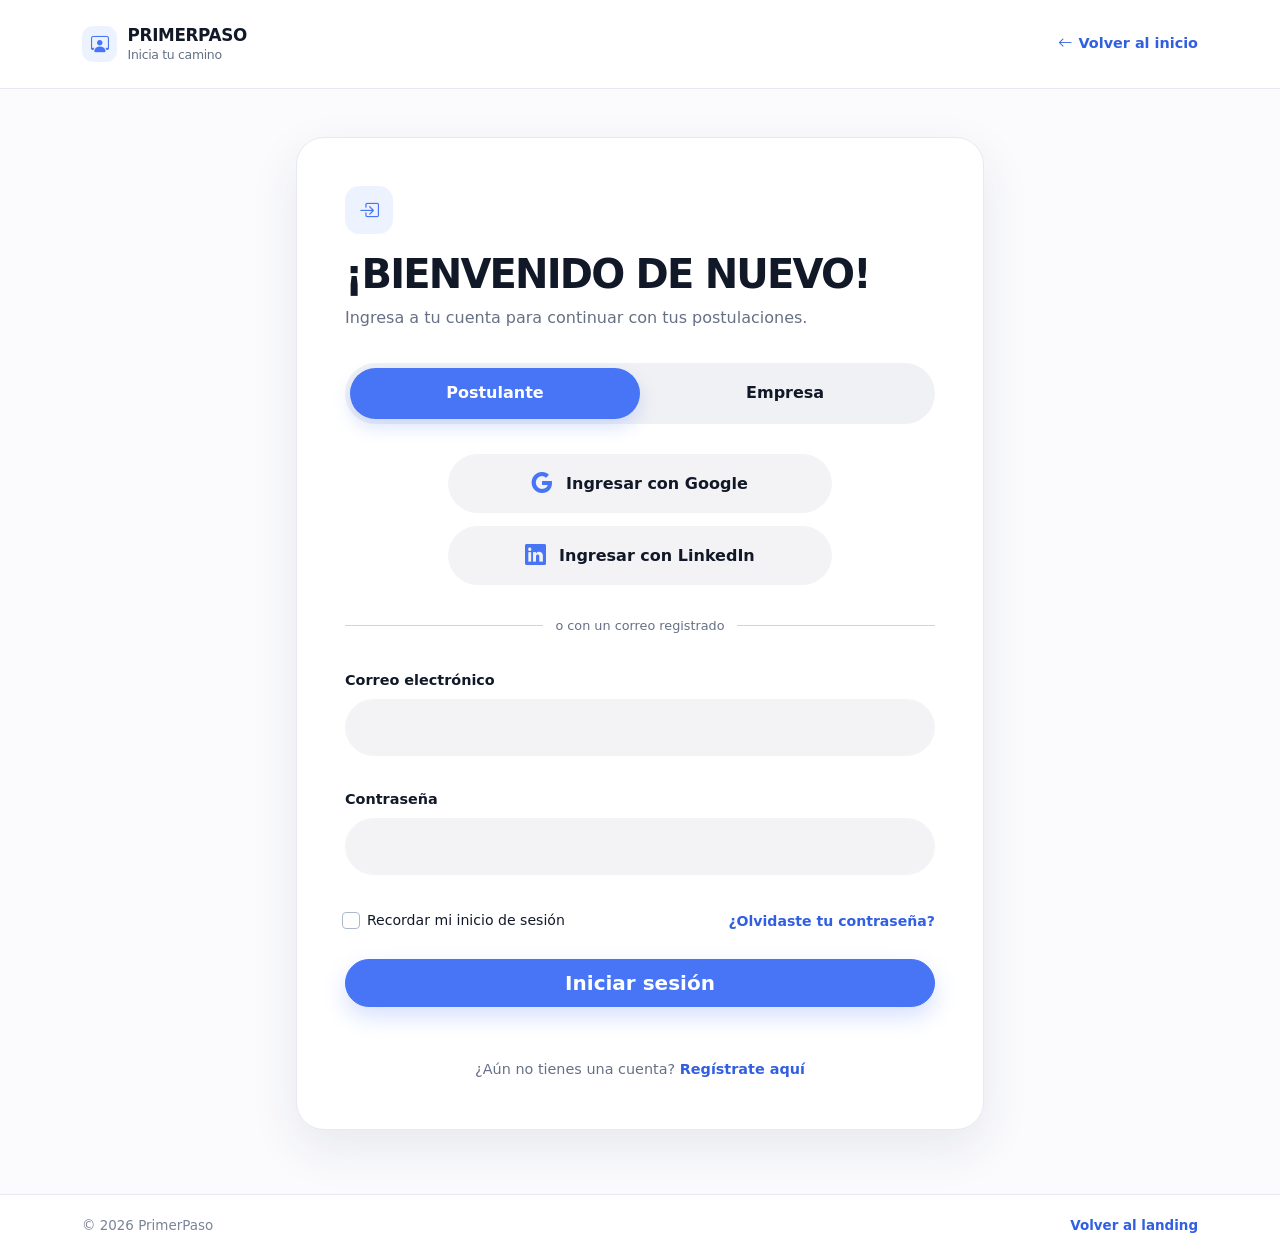
==== client/html/iniciar-sesion.html @ a5c31d0b "chore(frontend): mover los archivos frontend a una carpeta especifica" ====
<!doctype html>
<html lang="es">
<head>
    <meta charset="utf-8">
    <meta name="viewport" content="width=device-width, initial-scale=1">
    <meta name="description" content="Inicia sesión en PrimerPaso como postulante o empresa.">
    <title>Iniciar sesión | PrimerPaso</title>
    <link rel="preconnect" href="https://cdn.jsdelivr.net">
    <link href="https://cdn.jsdelivr.net/npm/bootstrap@5.3.8/dist/css/bootstrap.min.css" rel="stylesheet" integrity="sha384-sRIl4kxILFvY47J16cr9ZwB07vP4J8+LH7qKQnuqkuIAvNWLzeN8tE5YBujZqJLB" crossorigin="anonymous">
    <link rel="stylesheet" href="https://cdn.jsdelivr.net/npm/bootstrap-icons@1.13.1/font/bootstrap-icons.min.css">
    <link rel="stylesheet" href="../css/styles.css">
    <link rel="stylesheet" href="../css/auth.css">
</head>
<body class="auth-page">
    <a class="skip-link" href="#main-content">Saltar al contenido principal</a>

    <header class="auth-header">
        <div class="container auth-header-inner">
            <a class="brand-link" href="../index.html" aria-label="PrimerPaso, ir al inicio">
                <span class="brand-icon" aria-hidden="true"><i class="bi bi-person-workspace"></i></span>
                <span class="brand-copy"><strong>PrimerPaso</strong><small>Inicia tu camino</small></span>
            </a>
            <a class="auth-back-link" href="../index.html"><i class="bi bi-arrow-left" aria-hidden="true"></i> Volver al inicio</a>
        </div>
    </header>

    <main class="auth-main" id="main-content">
        <section class="auth-shell auth-shell-narrow" aria-labelledby="login-title">
            <div class="auth-page-heading">
                <span class="auth-heading-icon" aria-hidden="true"><i class="bi bi-box-arrow-in-right"></i></span>
                <h1 id="login-title">¡Bienvenido de nuevo!</h1>
                <p>Ingresa a tu cuenta para continuar con tus postulaciones.</p>
            </div>

            <form class="auth-form needs-validation" id="login-form" data-demo-form novalidate>
                <fieldset class="role-toggle">
                    <legend class="visually-hidden">Tipo de cuenta</legend>
                    <input class="btn-check" type="radio" name="login-role" id="login-role-applicant" value="applicant" checked>
                    <label class="btn role-tab" for="login-role-applicant">Postulante</label>
                    <input class="btn-check" type="radio" name="login-role" id="login-role-company" value="company">
                    <label class="btn role-tab" for="login-role-company">Empresa</label>
                </fieldset>

                <div class="social-access">
                    <button class="social-access-button" type="button"><i class="bi bi-google" aria-hidden="true"></i> Ingresar con Google</button>
                    <button class="social-access-button" type="button"><i class="bi bi-linkedin" aria-hidden="true"></i> Ingresar con LinkedIn</button>
                </div>

                <div class="form-divider"><span>o con un correo registrado</span></div>

                <div class="mb-3">
                    <label class="form-label" for="login-email">Correo electrónico</label>
                    <input class="form-control auth-control" id="login-email" name="login-email" type="email" autocomplete="email" required>
                    <div class="invalid-feedback">Ingresa un correo electrónico válido.</div>
                </div>

                <div class="mb-3">
                    <label class="form-label" for="login-password">Contraseña</label>
                    <input class="form-control auth-control" id="login-password" name="login-password" type="password" autocomplete="current-password" minlength="6" required>
                    <div class="invalid-feedback">Ingresa tu contraseña.</div>
                </div>

                <div class="auth-options">
                    <div class="form-check">
                        <input class="form-check-input" id="remember-login" name="remember-login" type="checkbox">
                        <label class="form-check-label" for="remember-login">Recordar mi inicio de sesión</label>
                    </div>
                    <a href="#">¿Olvidaste tu contraseña?</a>
                </div>

                <button class="btn btn-primary-custom btn-lg w-100" type="submit">Iniciar sesión</button>
                <p class="auth-form-status" role="status" aria-live="polite"></p>

                <p class="auth-alternative">¿Aún no tienes una cuenta? <a href="registro.html">Regístrate aquí</a></p>
            </form>
        </section>
    </main>

    <footer class="auth-footer">
        <div class="container auth-footer-inner">
            <p>© <span data-current-year></span> PrimerPaso</p>
            <a href="../index.html">Volver al landing</a>
        </div>
    </footer>

    <script src="https://cdn.jsdelivr.net/npm/bootstrap@5.3.8/dist/js/bootstrap.bundle.min.js" integrity="sha384-FKyoEForCGlyvwx9Hj09JcYn3nv7wiPVlz7YYwJrWVcXK/BmnVDxM+D2scQbITxI" crossorigin="anonymous"></script>
    <script src="../js/auth.js"></script>
</body>
</html>
---- client/css/styles.css ----
:root {
    --color-primary: #4775f6;
    --color-primary-dark: #315fe1;
    --color-primary-soft: #edf2ff;
    --color-ink: #111827;
    --color-muted: #667085;
    --color-border: #e7e9f2;
    --color-surface: #ffffff;
    --color-surface-soft: #f7f8fc;
    --color-footer: #10182f;
    --shadow-soft: 0 18px 50px rgba(29, 46, 92, 0.09);
    --shadow-card: 0 12px 30px rgba(31, 48, 88, 0.08);
    --radius-large: 1.75rem;
    --radius-medium: 1.25rem;
    --transition-base: 180ms ease;
}

html {
    scroll-behavior: smooth;
    scroll-padding-top: 6rem;
}

body {
    min-width: 320px;
    color: var(--color-ink);
    background: var(--color-surface);
    font-family: Inter, ui-sans-serif, system-ui, -apple-system, BlinkMacSystemFont, "Segoe UI", sans-serif;
    line-height: 1.6;
}

body,
button,
input,
select {
    font-size: 1rem;
}

a {
    color: inherit;
    text-decoration: none;
}

img {
    max-width: 100%;
}

.skip-link {
    position: fixed;
    top: -5rem;
    left: 1rem;
    z-index: 1100;
    padding: 0.75rem 1rem;
    color: #fff;
    background: var(--color-ink);
    border-radius: 0.75rem;
    transition: top var(--transition-base);
}

.skip-link:focus {
    top: 1rem;
}

.site-header {
    background: rgba(255, 255, 255, 0.96);
    border-bottom: 1px solid rgba(17, 24, 39, 0.08);
    backdrop-filter: blur(14px);
}

.navbar {
    min-height: 5rem;
    padding: 0.75rem 0;
}

.brand-link {
    display: inline-flex;
    align-items: center;
    gap: 0.65rem;
    color: var(--color-ink);
    font-size: 1.02rem;
    font-weight: 800;
    letter-spacing: -0.02em;
    text-transform: uppercase;
}

.brand-link:hover {
    color: var(--color-primary-dark);
}

.brand-icon {
    display: inline-grid;
    width: 2.2rem;
    height: 2.2rem;
    place-items: center;
    color: var(--color-primary);
    background: var(--color-primary-soft);
    border-radius: 0.7rem;
    font-size: 1.1rem;
}

.navbar-toggler {
    border: 0;
    box-shadow: none !important;
}

.navbar-nav {
    gap: 0.3rem;
}

.navbar .nav-link {
    padding: 0.7rem 0.8rem !important;
    color: #344054;
    border-radius: 0.65rem;
    font-size: 0.88rem;
    font-weight: 650;
    transition: color var(--transition-base), background-color var(--transition-base);
}

.navbar .nav-link:hover,
.navbar .nav-link:focus {
    color: var(--color-primary-dark);
    background: var(--color-primary-soft);
}

.btn {
    border-radius: 999px;
    font-weight: 700;
    transition: transform var(--transition-base), box-shadow var(--transition-base), background-color var(--transition-base), border-color var(--transition-base);
}

.btn:hover {
    transform: translateY(-1px);
}

.btn-primary-custom {
    --bs-btn-color: #fff;
    --bs-btn-bg: var(--color-primary);
    --bs-btn-border-color: var(--color-primary);
    --bs-btn-hover-color: #fff;
    --bs-btn-hover-bg: var(--color-primary-dark);
    --bs-btn-hover-border-color: var(--color-primary-dark);
    --bs-btn-active-color: #fff;
    --bs-btn-active-bg: var(--color-primary-dark);
    --bs-btn-active-border-color: var(--color-primary-dark);
    padding-inline: 1.35rem;
    box-shadow: 0 10px 22px rgba(71, 117, 246, 0.22);
}

.btn-soft {
    --bs-btn-color: #1f2937;
    --bs-btn-bg: #f0f1f6;
    --bs-btn-border-color: #f0f1f6;
    --bs-btn-hover-color: var(--color-primary-dark);
    --bs-btn-hover-bg: #e7ebf8;
    --bs-btn-hover-border-color: #e7ebf8;
    padding-inline: 1.35rem;
}

.btn-dark-custom {
    --bs-btn-color: #fff;
    --bs-btn-bg: var(--color-ink);
    --bs-btn-border-color: var(--color-ink);
    --bs-btn-hover-color: #fff;
    --bs-btn-hover-bg: #273244;
    --bs-btn-hover-border-color: #273244;
    padding-inline: 1.5rem;
}

.btn-outline-primary-custom {
    --bs-btn-color: var(--color-primary-dark);
    --bs-btn-border-color: #ced9ff;
    --bs-btn-hover-color: #fff;
    --bs-btn-hover-bg: var(--color-primary);
    --bs-btn-hover-border-color: var(--color-primary);
}

.hero-section {
    padding: 2rem 0 4.5rem;
}

.hero-panel {
    position: relative;
    overflow: hidden;
    padding: clamp(2rem, 5vw, 4.5rem);
    background:
        radial-gradient(circle at 92% 10%, rgba(116, 147, 255, 0.2), transparent 30%),
        linear-gradient(120deg, #f8f8ff 0%, #f1f2fb 100%);
    border: 1px solid #eff0f8;
    border-radius: var(--radius-large);
}

.hero-panel::after {
    position: absolute;
    right: -5rem;
    bottom: -7rem;
    width: 16rem;
    height: 16rem;
    background-image: radial-gradient(rgba(71, 117, 246, 0.2) 1.3px, transparent 1.3px);
    background-size: 13px 13px;
    content: "";
    transform: rotate(9deg);
}

.hero-panel .row {
    position: relative;
    z-index: 1;
}

.eyebrow {
    display: inline-flex;
    align-items: center;
    gap: 0.45rem;
    margin-bottom: 0.9rem;
    color: var(--color-primary-dark);
    font-size: 0.78rem;
    font-weight: 800;
    letter-spacing: 0.08em;
    text-transform: uppercase;
}

.hero-panel h1 {
    max-width: 10.5ch;
    margin-bottom: 1.2rem;
    font-size: clamp(2.25rem, 4.8vw, 4.35rem);
    font-weight: 800;
    letter-spacing: -0.055em;
    line-height: 1.02;
}

.hero-description {
    max-width: 34rem;
    margin-bottom: 1.8rem;
    color: #46536b;
    font-size: 1.08rem;
}

.hero-actions .btn {
    display: inline-flex;
    min-height: 3.15rem;
    align-items: center;
    justify-content: center;
}

.hero-search-form {
    display: flex;
    gap: 0.75rem;
    max-width: 37rem;
    margin-top: 1.5rem;
    padding: 0.55rem;
    background: rgba(255, 255, 255, 0.86);
    border: 1px solid rgba(210, 214, 230, 0.9);
    border-radius: 999px;
    box-shadow: 0 14px 30px rgba(55, 65, 106, 0.08);
}

.search-field {
    position: relative;
    display: flex;
    flex: 1;
    align-items: center;
}

.search-field > i {
    margin-left: 0.75rem;
    color: var(--color-primary);
}

.search-field .form-control {
    min-height: 2.8rem;
    padding-left: 0.75rem;
    background: transparent;
    border: 0;
    box-shadow: none;
}

.search-field .invalid-feedback {
    position: absolute;
    top: calc(100% + 0.75rem);
    left: 0;
    width: max-content;
    padding: 0.45rem 0.75rem;
    color: #b42318;
    background: #fff;
    border-radius: 0.6rem;
    box-shadow: var(--shadow-card);
}

.hero-visual {
    position: relative;
    min-height: 29rem;
}

#hero-carousel {
    overflow: hidden;
    height: 100%;
    min-height: 29rem;
    margin-left: 2rem;
    border: 0.45rem solid rgba(255, 255, 255, 0.76);
    border-radius: 2rem;
    box-shadow: var(--shadow-soft);
}

#hero-carousel::after {
    position: absolute;
    inset: 0;
    z-index: 1;
    background: linear-gradient(180deg, transparent 50%, rgba(11, 22, 48, 0.3));
    content: "";
    pointer-events: none;
}

#hero-carousel .carousel-inner,
#hero-carousel .carousel-item,
#hero-carousel img {
    height: 100%;
    min-height: 29rem;
}

#hero-carousel img {
    object-fit: cover;
}

.carousel-indicators {
    z-index: 3;
}

.carousel-indicators [data-bs-target] {
    width: 0.55rem;
    height: 0.55rem;
    border: 0;
    border-radius: 50%;
}

.carousel-control-prev,
.carousel-control-next {
    z-index: 3;
    width: 12%;
    opacity: 0;
    transition: opacity var(--transition-base);
}

#hero-carousel:hover .carousel-control-prev,
#hero-carousel:hover .carousel-control-next,
#hero-carousel:focus-within .carousel-control-prev,
#hero-carousel:focus-within .carousel-control-next {
    opacity: 0.9;
}

.hero-stats {
    position: absolute;
    inset: 0;
    z-index: 4;
    pointer-events: none;
}

.hero-stat-card {
    position: absolute;
    display: grid;
    min-width: 8.5rem;
    padding: 0.9rem 1rem;
    background: rgba(255, 255, 255, 0.94);
    border: 1px solid rgba(226, 230, 242, 0.92);
    border-radius: 1rem;
    box-shadow: 0 15px 35px rgba(29, 45, 86, 0.15);
    backdrop-filter: blur(12px);
}

.hero-stat-card .stat-icon {
    display: inline-grid;
    width: 1.8rem;
    height: 1.8rem;
    margin-bottom: 0.45rem;
    place-items: center;
    color: var(--color-primary);
    background: var(--color-primary-soft);
    border-radius: 0.55rem;
}

.hero-stat-card strong {
    color: #283754;
    font-size: 1.02rem;
    line-height: 1.2;
}

.hero-stat-card > span:last-child {
    color: #6b7280;
    font-size: 0.7rem;
}

.stat-vacancies {
    top: 2rem;
    left: -0.4rem;
}

.stat-companies {
    bottom: 2.4rem;
    left: -1.25rem;
}

.stat-opportunities {
    top: 7.5rem;
    right: -1rem;
}

.section-space {
    padding: 5.5rem 0;
}

.section-heading {
    margin-bottom: 2.5rem;
}

.section-heading.text-center {
    max-width: 45rem;
}

.section-heading h2,
.company-panel h2,
.about-section h2 {
    margin-bottom: 0.85rem;
    font-size: clamp(2rem, 3.5vw, 3.2rem);
    font-weight: 800;
    letter-spacing: -0.045em;
    line-height: 1.1;
}

.section-heading p,
.about-copy {
    margin-bottom: 0;
    color: var(--color-muted);
    font-size: 1.05rem;
}

.text-link {
    color: var(--color-primary-dark);
    font-weight: 750;
}

.text-link i {
    display: inline-block;
    margin-left: 0.3rem;
    transition: transform var(--transition-base);
}

.text-link:hover i {
    transform: translateX(0.25rem);
}

.category-card {
    display: flex;
    min-height: 7.4rem;
    align-items: center;
    gap: 0.9rem;
    padding: 1.25rem;
    background: #fff;
    border: 1px solid var(--color-border);
    border-radius: var(--radius-medium);
    box-shadow: 0 5px 18px rgba(30, 47, 86, 0.04);
    transition: transform var(--transition-base), border-color var(--transition-base), box-shadow var(--transition-base);
}

.category-card:hover,
.category-card:focus {
    color: inherit;
    border-color: #bdcbff;
    box-shadow: var(--shadow-card);
    transform: translateY(-4px);
}

.category-icon {
    display: inline-grid;
    width: 3.1rem;
    height: 3.1rem;
    flex: 0 0 3.1rem;
    place-items: center;
    color: var(--color-primary);
    background: var(--color-primary-soft);
    border-radius: 0.9rem;
    font-size: 1.25rem;
}

.category-copy {
    display: grid;
    min-width: 0;
}

.category-copy strong {
    font-size: 0.97rem;
}

.category-copy small {
    color: var(--color-muted);
    white-space: nowrap;
}

.category-arrow {
    margin-left: auto;
    color: #98a2b3;
}

.featured-section {
    background: var(--color-surface-soft);
}

.search-results-count {
    min-height: 1.5rem;
    margin-bottom: 1.25rem;
    color: var(--color-muted);
    text-align: center;
}

.job-card {
    padding: 1.6rem;
    background: #fff;
    border: 1px solid var(--color-border);
    border-radius: var(--radius-medium);
    box-shadow: 0 8px 24px rgba(31, 48, 88, 0.05);
    transition: transform var(--transition-base), box-shadow var(--transition-base);
}

.job-card:hover {
    box-shadow: var(--shadow-card);
    transform: translateY(-4px);
}

.job-card-top {
    display: flex;
    align-items: center;
    justify-content: space-between;
    margin-bottom: 1.35rem;
}

.company-logo {
    display: inline-grid;
    width: 3rem;
    height: 3rem;
    place-items: center;
    border-radius: 0.9rem;
    font-size: 0.78rem;
    font-weight: 850;
}

.company-logo-blue {
    color: #315fe1;
    background: #eaf0ff;
}

.company-logo-violet {
    color: #7047eb;
    background: #f0ebff;
}

.company-logo-teal {
    color: #087b72;
    background: #e4f7f4;
}

.company-logo-coral {
    color: #b54738;
    background: #fff0ed;
}

.save-job-button {
    display: grid;
    width: 2.5rem;
    height: 2.5rem;
    place-items: center;
    color: #667085;
    background: transparent;
    border: 1px solid var(--color-border);
    border-radius: 50%;
    transition: color var(--transition-base), background-color var(--transition-base);
}

.save-job-button:hover,
.save-job-button.is-saved {
    color: var(--color-primary-dark);
    background: var(--color-primary-soft);
}

.job-type {
    display: inline-flex;
    margin-bottom: 0.8rem;
    padding: 0.35rem 0.65rem;
    color: var(--color-primary-dark);
    background: var(--color-primary-soft);
    border-radius: 999px;
    font-size: 0.73rem;
    font-weight: 800;
}

.job-card h3 {
    min-height: 3.2rem;
    margin-bottom: 0.35rem;
    font-size: 1.18rem;
    font-weight: 800;
    line-height: 1.35;
}

.company-name {
    margin-bottom: 1.2rem;
    color: var(--color-muted);
}

.job-meta {
    display: grid;
    min-height: 4.5rem;
    gap: 0.45rem;
    margin-bottom: 1.35rem;
    color: #526075;
    font-size: 0.9rem;
}

.job-meta i {
    margin-right: 0.4rem;
    color: var(--color-primary);
}

.empty-state {
    max-width: 34rem;
    margin: 0 auto;
    padding: 2.5rem;
    background: #fff;
    border: 1px dashed #cbd2e5;
    border-radius: var(--radius-medium);
    text-align: center;
}

.empty-state > i {
    display: inline-grid;
    width: 3.5rem;
    height: 3.5rem;
    margin-bottom: 1rem;
    place-items: center;
    color: var(--color-primary);
    background: var(--color-primary-soft);
    border-radius: 50%;
    font-size: 1.25rem;
}

.empty-state h3 {
    font-size: 1.25rem;
    font-weight: 800;
}

.empty-state p {
    color: var(--color-muted);
}

.process-card {
    position: relative;
    height: 100%;
    padding: 2rem;
    background: #fff;
    border: 1px solid var(--color-border);
    border-radius: var(--radius-medium);
}

.process-number {
    position: absolute;
    top: 1.5rem;
    right: 1.5rem;
    color: #d9dff0;
    font-size: 1.3rem;
    font-weight: 850;
}

.process-icon {
    display: inline-grid;
    width: 3.5rem;
    height: 3.5rem;
    margin-bottom: 1.5rem;
    place-items: center;
    color: #fff;
    background: var(--color-primary);
    border-radius: 1rem;
    box-shadow: 0 10px 24px rgba(71, 117, 246, 0.22);
    font-size: 1.3rem;
}

.process-card h3 {
    font-size: 1.2rem;
    font-weight: 800;
}

.process-card p {
    margin-bottom: 0;
    color: var(--color-muted);
}

.company-section {
    padding-top: 2rem;
}

.company-panel {
    position: relative;
    overflow: hidden;
    padding: clamp(2rem, 5vw, 4rem);
    color: #fff;
    background: linear-gradient(130deg, #233e94 0%, #4775f6 78%);
    border-radius: var(--radius-large);
    box-shadow: 0 25px 60px rgba(42, 81, 187, 0.22);
}

.company-panel::after {
    position: absolute;
    top: -5rem;
    right: -4rem;
    width: 17rem;
    height: 17rem;
    border: 2.5rem solid rgba(255, 255, 255, 0.08);
    border-radius: 50%;
    content: "";
}

.company-panel .row {
    position: relative;
    z-index: 1;
}

.company-panel h2 {
    max-width: 15ch;
}

.company-panel p {
    max-width: 47rem;
    margin-bottom: 0;
    color: rgba(255, 255, 255, 0.8);
}

.eyebrow-light {
    color: #dce6ff;
}

.company-panel .btn-light {
    padding-inline: 1.5rem;
    color: var(--color-primary-dark);
}

.about-section {
    padding-top: 3.5rem;
}

.about-section h2 {
    margin-bottom: 0;
}

.about-copy {
    padding-left: clamp(0rem, 4vw, 3rem);
}

.site-footer {
    padding: 4.5rem 0 1.5rem;
    color: #dce2ef;
    background: var(--color-footer);
}

.footer-brand {
    margin-bottom: 1.3rem;
    color: #fff;
}

.footer-brand:hover {
    color: #fff;
}

.footer-brand .brand-icon {
    color: #fff;
    background: var(--color-primary);
}

.footer-description {
    max-width: 25rem;
    color: #9ca8bf;
}

.social-links {
    display: flex;
    gap: 0.65rem;
    margin-top: 1.5rem;
}

.social-links a {
    display: grid;
    width: 2.4rem;
    height: 2.4rem;
    place-items: center;
    color: #dce2ef;
    background: rgba(255, 255, 255, 0.07);
    border-radius: 50%;
    transition: color var(--transition-base), background-color var(--transition-base);
}

.social-links a:hover,
.social-links a:focus {
    color: #fff;
    background: var(--color-primary);
}

.footer-title {
    margin-bottom: 1.2rem;
    color: #fff;
    font-size: 0.88rem;
    font-weight: 800;
    letter-spacing: 0.06em;
    text-transform: uppercase;
}

.footer-links {
    display: grid;
    gap: 0.7rem;
}

.footer-links a,
.legal-links a {
    color: #9ca8bf;
    font-size: 0.9rem;
}

.footer-links a:hover,
.legal-links a:hover {
    color: #fff;
}

.footer-newsletter-copy {
    color: #9ca8bf;
    font-size: 0.9rem;
}

.footer-form .input-group {
    padding: 0.3rem;
    background: rgba(255, 255, 255, 0.08);
    border: 1px solid rgba(255, 255, 255, 0.12);
    border-radius: 999px;
}

.footer-form .form-control {
    color: #fff;
    background: transparent;
    border: 0;
    box-shadow: none;
}

.footer-form .form-control::placeholder {
    color: #8d99b1;
}

.footer-form .btn {
    display: grid;
    width: 2.6rem;
    height: 2.6rem;
    padding: 0;
    place-items: center;
}

.form-status {
    min-height: 1.5rem;
    margin: 0.6rem 0 0;
    color: #168252;
    font-size: 0.82rem;
}

.site-footer .form-status {
    color: #8ed7b1;
}

.form-status.is-error {
    color: #b42318;
}

.site-footer .form-status.is-error {
    color: #fda29b;
}

.footer-bottom {
    margin-top: 3.5rem;
    padding-top: 1.4rem;
    color: #7f8ca6;
    border-top: 1px solid rgba(255, 255, 255, 0.08);
    font-size: 0.85rem;
}

.footer-bottom p {
    margin: 0;
}

.legal-links {
    display: flex;
    gap: 1.25rem;
}

@media (max-width: 1199.98px) {
    .navbar-collapse {
        margin-top: 0.8rem;
        padding: 1rem;
        background: #fff;
        border: 1px solid var(--color-border);
        border-radius: 1rem;
        box-shadow: var(--shadow-card);
    }

    .navbar-nav {
        gap: 0.15rem;
    }

    .navbar-actions .btn {
        flex: 1;
    }
}

@media (max-width: 991.98px) {
    .hero-panel h1 {
        max-width: 13ch;
    }

    .hero-visual {
        margin-top: 0.75rem;
    }

    #hero-carousel {
        margin-left: 0;
    }

    .stat-vacancies,
    .stat-companies {
        left: -0.6rem;
    }

    .stat-opportunities {
        right: -0.6rem;
    }

    .company-panel .btn-light {
        width: 100%;
    }

    .about-copy {
        padding-left: 0;
    }
}

@media (max-width: 767.98px) {
    .hero-section {
        padding-top: 1rem;
    }

    .hero-panel {
        border-radius: 1.4rem;
    }

    .hero-panel h1 {
        font-size: clamp(2.3rem, 11vw, 3.5rem);
    }

    .hero-search-form {
        align-items: stretch;
        flex-direction: column;
        padding: 0.65rem;
        border-radius: 1.2rem;
    }

    .search-field {
        min-height: 3rem;
    }

    .hero-search-form .btn {
        min-height: 3rem;
    }

    .hero-visual,
    #hero-carousel,
    #hero-carousel .carousel-inner,
    #hero-carousel .carousel-item,
    #hero-carousel img {
        min-height: 23rem;
    }

    .hero-stats {
        position: relative;
        display: grid;
        grid-template-columns: repeat(3, minmax(0, 1fr));
        gap: 0.6rem;
        margin-top: 0.75rem;
    }

    .hero-stat-card {
        position: static;
        min-width: 0;
        padding: 0.8rem;
    }

    .hero-stat-card strong {
        font-size: 0.9rem;
    }

    .section-space {
        padding: 4.25rem 0;
    }

    .section-heading {
        margin-bottom: 2rem;
    }
}

@media (max-width: 575.98px) {
    .navbar {
        min-height: 4.5rem;
    }

    .brand-icon {
        width: 2rem;
        height: 2rem;
    }

    .hero-panel {
        padding: 1.5rem;
    }

    .hero-actions .btn {
        width: 100%;
    }

    .hero-visual,
    #hero-carousel,
    #hero-carousel .carousel-inner,
    #hero-carousel .carousel-item,
    #hero-carousel img {
        min-height: 18rem;
    }

    #hero-carousel {
        border-width: 0.3rem;
        border-radius: 1.3rem;
    }

    .hero-stats {
        grid-template-columns: 1fr;
    }

    .hero-stat-card {
        grid-template-columns: auto 1fr;
        align-items: center;
        column-gap: 0.75rem;
    }

    .hero-stat-card .stat-icon {
        grid-row: 1 / 3;
        margin-bottom: 0;
    }

    .category-card {
        min-height: auto;
    }

    .section-heading h2,
    .company-panel h2,
    .about-section h2 {
        font-size: 2rem;
    }

    .company-panel {
        border-radius: 1.4rem;
    }
}

@media (prefers-reduced-motion: reduce) {
    html {
        scroll-behavior: auto;
    }

    *,
    *::before,
    *::after {
        scroll-behavior: auto !important;
        transition-duration: 0.01ms !important;
    }
}
---- client/css/auth.css ----
.auth-page {
    display: grid;
    min-height: 100vh;
    grid-template-rows: auto 1fr auto;
    background: #fbfbfd;
}

.auth-header {
    background: rgba(255, 255, 255, 0.96);
    border-bottom: 1px solid var(--color-border);
}

.auth-header-inner {
    display: flex;
    min-height: 5.5rem;
    align-items: center;
    justify-content: space-between;
    gap: 1.5rem;
}

.auth-header .brand-link {
    text-transform: none;
}

.brand-copy {
    display: grid;
    line-height: 1.15;
}

.brand-copy strong {
    font-size: 1.05rem;
    letter-spacing: -0.02em;
    text-transform: uppercase;
}

.brand-copy small {
    margin-top: 0.2rem;
    color: var(--color-muted);
    font-size: 0.78rem;
    font-weight: 500;
}

.auth-back-link {
    display: inline-flex;
    align-items: center;
    gap: 0.4rem;
    color: var(--color-primary-dark);
    font-size: 0.9rem;
    font-weight: 750;
}

.auth-back-link:hover,
.auth-back-link:focus {
    color: var(--color-ink);
}

.auth-main {
    display: flex;
    padding: 3rem 1rem 4rem;
}

.auth-main-centered {
    align-items: center;
}

.auth-shell {
    width: min(100%, 62rem);
    margin: auto;
    padding: clamp(1.5rem, 4vw, 3rem);
    background: #fff;
    border: 1px solid var(--color-border);
    border-radius: var(--radius-large);
    box-shadow: var(--shadow-soft);
}

.auth-shell-narrow {
    width: min(100%, 43rem);
}

.auth-page-heading {
    margin-bottom: 2rem;
}

.auth-heading-icon {
    display: inline-grid;
    width: 3rem;
    height: 3rem;
    margin-bottom: 1rem;
    place-items: center;
    color: var(--color-primary);
    background: var(--color-primary-soft);
    border-radius: 0.9rem;
    font-size: 1.25rem;
}

.auth-page-heading h1,
.registration-heading h1,
.role-selection-heading h1 {
    margin-bottom: 0.45rem;
    font-size: clamp(1.8rem, 4vw, 2.5rem);
    font-weight: 850;
    letter-spacing: -0.045em;
    text-transform: uppercase;
}

.auth-page-heading p,
.registration-introduction p,
.role-selection-heading p {
    margin: 0;
    color: var(--color-muted);
}

.auth-form {
    display: grid;
    gap: 0.9rem;
}

.role-toggle {
    display: grid;
    grid-template-columns: 1fr 1fr;
    margin: 0 0 1rem;
    padding: 0.3rem;
    background: #f0f1f4;
    border: 0;
    border-radius: 999px;
}

.role-tab {
    min-height: 3.2rem;
    display: grid;
    place-items: center;
    color: var(--color-ink);
    background: transparent;
    border: 0;
}

.btn-check:checked + .role-tab {
    color: #fff;
    background: var(--color-primary);
    box-shadow: 0 8px 18px rgba(71, 117, 246, 0.2);
}

.social-access {
    display: grid;
    gap: 0.8rem;
    width: min(100%, 24rem);
    margin: 0 auto;
}

.social-access-compact {
    margin-bottom: 1.5rem;
}

.social-access-button {
    display: flex;
    min-height: 3.3rem;
    align-items: center;
    justify-content: center;
    gap: 0.8rem;
    padding: 0.75rem 1rem;
    color: var(--color-ink);
    background: #f3f3f5;
    border: 1px solid transparent;
    border-radius: 999px;
    font-weight: 750;
    transition: border-color var(--transition-base), background-color var(--transition-base);
}

.social-access-button:hover,
.social-access-button:focus {
    background: #fff;
    border-color: #cbd5ff;
}

.social-access-button i {
    color: var(--color-primary);
    font-size: 1.3rem;
}

.form-divider {
    display: flex;
    align-items: center;
    gap: 0.8rem;
    margin: 1rem 0;
    color: var(--color-muted);
    font-size: 0.8rem;
    text-align: center;
}

.form-divider::before,
.form-divider::after {
    height: 1px;
    flex: 1;
    background: #cfd3dc;
    content: "";
}

.auth-form .form-label,
.registration-form .form-label {
    margin-bottom: 0.45rem;
    color: var(--color-ink);
    font-size: 0.9rem;
    font-weight: 750;
}

.auth-control {
    min-height: 3.55rem;
    padding-inline: 1.2rem;
    background-color: #f3f3f5;
    border: 1px solid #f3f3f5;
    border-radius: 999px;
}

.auth-control:focus {
    background-color: #fff;
    border-color: #9eb3ff;
    box-shadow: 0 0 0 0.22rem rgba(71, 117, 246, 0.12);
}

.auth-options {
    display: flex;
    align-items: center;
    justify-content: space-between;
    gap: 1rem;
    margin: 0.2rem 0 0.6rem;
    font-size: 0.88rem;
}

.auth-options a,
.auth-alternative a,
.registration-check a {
    color: var(--color-primary-dark);
    font-weight: 750;
}

.auth-options .form-check,
.registration-check {
    display: flex;
    align-items: flex-start;
    gap: 0.45rem;
}

.auth-page .form-check-input {
    width: 1.1rem;
    height: 1.1rem;
    flex: 0 0 1.1rem;
    margin-top: 0.2rem;
    border-color: #aeb8cc;
}

.auth-page .form-check-input:checked {
    background-color: var(--color-primary);
    border-color: var(--color-primary);
}

.auth-alternative {
    margin: 0.1rem 0 0;
    color: var(--color-muted);
    font-size: 0.9rem;
    text-align: center;
}

.auth-form-status {
    min-height: 1.3rem;
    margin: 0;
    color: #168252;
    font-size: 0.85rem;
    text-align: center;
}

.auth-form-status.is-error {
    color: #b42318;
}

.role-selection {
    width: min(100%, 54rem);
}

.role-selection-heading {
    margin-bottom: 2.5rem;
    text-align: center;
}

.role-selection-icon {
    display: inline-grid;
    width: 5.2rem;
    height: 5.2rem;
    margin-bottom: 1rem;
    place-items: center;
    color: var(--color-primary);
    background: var(--color-primary-soft);
    border-radius: 1.5rem;
    font-size: 2.35rem;
}

.role-card {
    display: grid;
    min-height: 20rem;
    place-items: center;
    align-content: center;
    gap: 0.85rem;
    padding: 2rem;
    color: #fff;
    background: linear-gradient(145deg, #6d86ff 0%, #5272ef 100%);
    border: 0.4rem solid #6c83f7;
    border-radius: 2rem;
    text-align: center;
    transition: transform var(--transition-base), box-shadow var(--transition-base);
}

.role-card:hover,
.role-card:focus {
    color: #fff;
    box-shadow: 0 20px 45px rgba(71, 91, 190, 0.25);
    transform: translateY(-5px);
}

.role-card-icon {
    display: grid;
    width: 8rem;
    height: 8rem;
    place-items: center;
    color: var(--color-ink);
    background: #fff;
    border-radius: 1.3rem;
    font-size: 4rem;
}

.role-card strong {
    font-size: 1.65rem;
    text-transform: uppercase;
}

.role-card small {
    color: rgba(255, 255, 255, 0.85);
}

.registration-shell {
    width: min(100%, 68rem);
}

.registration-heading {
    display: flex;
    align-items: center;
    justify-content: center;
    gap: 1rem;
    margin-bottom: 2rem;
    text-align: center;
}

.registration-heading .auth-heading-icon {
    margin: 0;
}

.registration-heading h1 {
    margin: 0;
}

.registration-progress {
    display: grid;
    grid-template-columns: repeat(3, 1fr);
    max-width: 50rem;
    margin: 0 auto 3rem;
    padding: 0;
    list-style: none;
}

.registration-progress li {
    position: relative;
    display: flex;
    align-items: center;
    gap: 0.65rem;
    color: var(--color-muted);
    font-size: 0.88rem;
}

.registration-progress li:not(:last-child)::after {
    width: 100%;
    height: 2px;
    margin: 0 0.8rem;
    background: #d8dce6;
    content: "";
}

.registration-progress li > span {
    display: grid;
    width: 2rem;
    height: 2rem;
    flex: 0 0 2rem;
    place-items: center;
    color: var(--color-ink);
    background: #e8e9ed;
    border-radius: 50%;
    font-weight: 800;
}

.registration-progress li > strong {
    white-space: nowrap;
}

.registration-progress li.is-active {
    color: var(--color-primary);
}

.registration-progress li.is-active > span {
    color: #fff;
    background: var(--color-primary);
}

.registration-progress li.is-complete {
    color: #07883f;
}

.registration-progress li.is-complete > span {
    color: #fff;
    background: #079447;
}

.registration-progress li.is-complete::after {
    background: #079447;
}

.registration-step[hidden] {
    display: none !important;
}

.registration-introduction {
    margin-bottom: 2.25rem;
}

.registration-introduction h2 {
    margin-bottom: 0.45rem;
    font-size: clamp(1.55rem, 3vw, 2rem);
    font-weight: 850;
    letter-spacing: -0.035em;
    text-transform: uppercase;
}

.form-section-title {
    display: flex;
    align-items: center;
    gap: 0.75rem;
    margin-bottom: 1.35rem;
    color: var(--color-primary);
    font-size: 1.25rem;
    font-weight: 800;
}

.form-section-title i {
    font-size: 1.55rem;
}

.form-section-title small {
    color: var(--color-muted);
    font-size: 0.78rem;
    font-weight: 600;
}

.form-section-block {
    margin-top: 2.5rem;
}

.form-section-help {
    margin-top: -0.7rem;
    margin-bottom: 1rem;
    color: var(--color-muted);
    font-size: 0.9rem;
}

.registration-check {
    margin-top: 1.5rem;
}

.registration-actions {
    display: grid;
    grid-template-columns: 1fr 1fr;
    gap: 1rem;
    margin-top: 2.5rem;
}

.registration-actions-end {
    grid-template-columns: minmax(14rem, 21rem);
    justify-content: center;
}

.skill-options {
    display: flex;
    flex-wrap: wrap;
    gap: 0.8rem;
}

.skill-chip {
    min-width: 7.8rem;
    padding: 0.8rem 1.25rem;
    color: var(--color-ink);
    background: #f1f1f3;
    border: 1px solid transparent;
    border-radius: 999px;
    font-weight: 750;
    text-align: center;
    cursor: pointer;
}

.btn-check:checked + .skill-chip {
    color: var(--color-primary-dark);
    background: var(--color-primary-soft);
    border-color: #afc0ff;
}

.interest-grid {
    display: grid;
    grid-template-columns: repeat(3, minmax(0, 1fr));
    gap: 1rem;
}

.interest-card {
    display: grid;
    min-height: 8.5rem;
    place-items: center;
    align-content: center;
    gap: 0.65rem;
    padding: 1rem;
    color: #344054;
    background: #f3f3f5;
    border: 2px solid transparent;
    border-radius: 1.5rem;
    font-size: 0.9rem;
    font-weight: 750;
    text-align: center;
    cursor: pointer;
}

.interest-card i {
    color: var(--color-primary);
    font-size: 1.5rem;
}

.btn-check:checked + .interest-card {
    color: var(--color-primary-dark);
    background: var(--color-primary-soft);
    border-color: var(--color-primary);
}

.auth-file-control,
.auth-textarea {
    padding: 1rem 1.2rem;
    background: #f3f3f5;
    border: 1px solid #f3f3f5;
    border-radius: 1.2rem;
}

.auth-file-control {
    min-height: 5rem;
}

.auth-textarea {
    min-height: 10rem;
    resize: vertical;
}

.auth-footer {
    padding: 1.25rem 0;
    color: #7b8497;
    background: #fff;
    border-top: 1px solid var(--color-border);
    font-size: 0.84rem;
}

.auth-footer-inner {
    display: flex;
    align-items: center;
    justify-content: space-between;
    gap: 1rem;
}

.auth-footer p {
    margin: 0;
}

.auth-footer a {
    color: var(--color-primary-dark);
    font-weight: 700;
}

@media (max-width: 767.98px) {
    .auth-main {
        padding: 1.5rem 0.75rem 2.5rem;
    }

    .auth-shell {
        padding: 1.4rem;
        border-radius: 1.3rem;
    }

    .registration-progress {
        gap: 0.5rem;
        margin-bottom: 2rem;
    }

    .registration-progress li {
        display: grid;
        justify-items: center;
        gap: 0.35rem;
        text-align: center;
    }

    .registration-progress li:not(:last-child)::after {
        position: absolute;
        top: 1rem;
        left: calc(50% + 1rem);
        width: calc(100% - 1rem);
        margin: 0;
    }

    .registration-progress li > strong {
        font-size: 0.72rem;
        line-height: 1.2;
        white-space: normal;
    }

    .interest-grid {
        grid-template-columns: repeat(2, minmax(0, 1fr));
    }

    .registration-actions {
        grid-template-columns: 1fr;
    }

    .registration-actions .btn-primary-custom {
        order: -1;
    }
}

@media (max-width: 575.98px) {
    .auth-header-inner {
        min-height: 4.8rem;
    }

    .auth-back-link {
        max-width: 8rem;
        justify-content: flex-end;
        font-size: 0.78rem;
        text-align: right;
    }

    .brand-copy small {
        display: none;
    }

    .auth-options {
        align-items: flex-start;
        flex-direction: column;
    }

    .role-selection {
        padding: 1.2rem;
    }

    .role-card {
        min-height: 14rem;
    }

    .role-card-icon {
        width: 6rem;
        height: 6rem;
        font-size: 3rem;
    }

    .interest-grid {
        grid-template-columns: 1fr;
    }

    .interest-card {
        min-height: 6.5rem;
    }

    .auth-footer-inner {
        align-items: flex-start;
        flex-direction: column;
    }
}
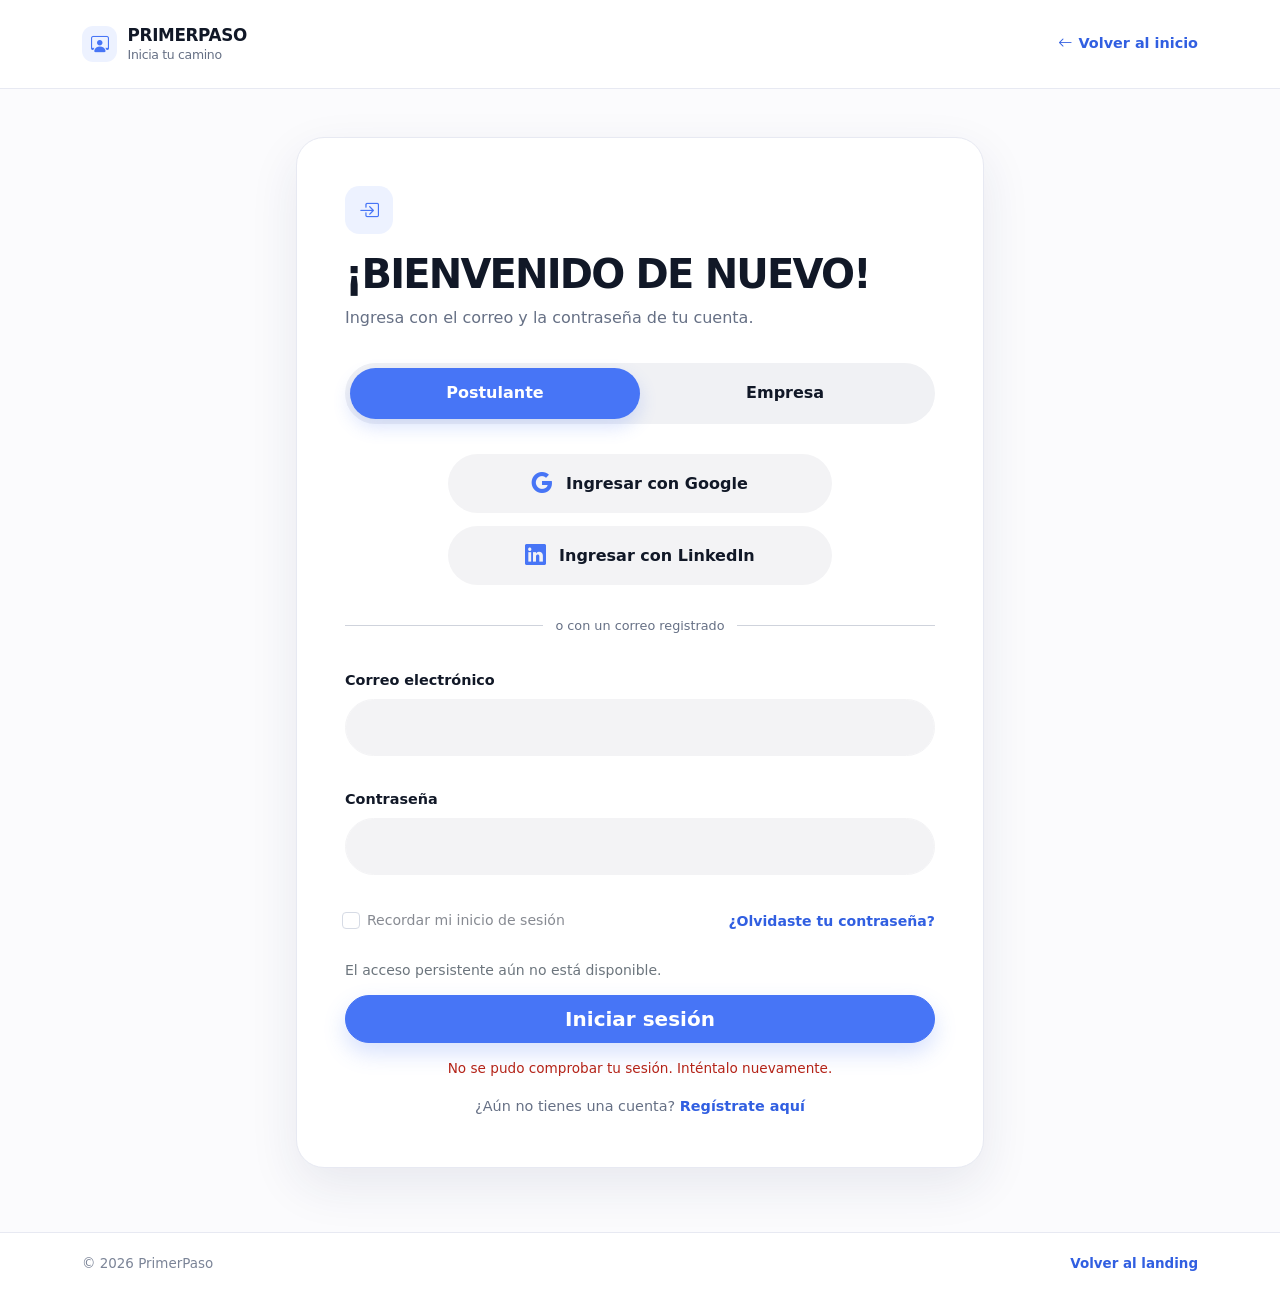
==== commit dd9377d5: "feat(client): conectar incio y cuenta autenticada" ====
--- a/client/html/iniciar-sesion.html
+++ b/client/html/iniciar-sesion.html
@@ -29,47 +29,48 @@
             <div class="auth-page-heading">
                 <span class="auth-heading-icon" aria-hidden="true"><i class="bi bi-box-arrow-in-right"></i></span>
                 <h1 id="login-title">¡Bienvenido de nuevo!</h1>
-                <p>Ingresa a tu cuenta para continuar con tus postulaciones.</p>
+                <p>Ingresa con el correo y la contraseña de tu cuenta.</p>
             </div>
 
-            <form class="auth-form needs-validation" id="login-form" data-demo-form novalidate>
+            <form class="auth-form needs-validation" id="login-form" novalidate>
                 <fieldset class="role-toggle">
                     <legend class="visually-hidden">Tipo de cuenta</legend>
-                    <input class="btn-check" type="radio" name="login-role" id="login-role-applicant" value="applicant" checked>
+                    <input class="btn-check" type="radio" name="login-role" id="login-role-applicant" value="postulante" checked>
                     <label class="btn role-tab" for="login-role-applicant">Postulante</label>
-                    <input class="btn-check" type="radio" name="login-role" id="login-role-company" value="company">
+                    <input class="btn-check" type="radio" name="login-role" id="login-role-company" value="empresa">
                     <label class="btn role-tab" for="login-role-company">Empresa</label>
                 </fieldset>
 
                 <div class="social-access">
-                    <button class="social-access-button" type="button"><i class="bi bi-google" aria-hidden="true"></i> Ingresar con Google</button>
-                    <button class="social-access-button" type="button"><i class="bi bi-linkedin" aria-hidden="true"></i> Ingresar con LinkedIn</button>
+                    <button class="social-access-button" type="button" data-acceso-pendiente="El acceso con Google aún no está disponible. Ingresa con tu correo y contraseña."><i class="bi bi-google" aria-hidden="true"></i> Ingresar con Google</button>
+                    <button class="social-access-button" type="button" data-acceso-pendiente="El acceso con LinkedIn aún no está disponible. Ingresa con tu correo y contraseña."><i class="bi bi-linkedin" aria-hidden="true"></i> Ingresar con LinkedIn</button>
                 </div>
 
                 <div class="form-divider"><span>o con un correo registrado</span></div>
 
                 <div class="mb-3">
                     <label class="form-label" for="login-email">Correo electrónico</label>
-                    <input class="form-control auth-control" id="login-email" name="login-email" type="email" autocomplete="email" required>
+                    <input class="form-control auth-control" id="login-email" name="login-email" type="email" autocomplete="username" maxlength="254" required>
                     <div class="invalid-feedback">Ingresa un correo electrónico válido.</div>
                 </div>
 
                 <div class="mb-3">
                     <label class="form-label" for="login-password">Contraseña</label>
-                    <input class="form-control auth-control" id="login-password" name="login-password" type="password" autocomplete="current-password" minlength="6" required>
-                    <div class="invalid-feedback">Ingresa tu contraseña.</div>
+                    <input class="form-control auth-control" id="login-password" name="login-password" type="password" autocomplete="current-password" minlength="8" maxlength="128" required>
+                    <div class="invalid-feedback">Ingresa una contraseña de entre 8 y 128 caracteres.</div>
                 </div>
 
                 <div class="auth-options">
                     <div class="form-check">
-                        <input class="form-check-input" id="remember-login" name="remember-login" type="checkbox">
+                        <input class="form-check-input" id="remember-login" name="remember-login" type="checkbox" disabled aria-describedby="remember-login-help">
                         <label class="form-check-label" for="remember-login">Recordar mi inicio de sesión</label>
                     </div>
-                    <a href="#">¿Olvidaste tu contraseña?</a>
+                    <a href="#login-form" data-acceso-pendiente="La recuperación de contraseña aún no está disponible.">¿Olvidaste tu contraseña?</a>
                 </div>
+                <p class="small text-secondary mb-0" id="remember-login-help">El acceso persistente aún no está disponible.</p>
 
                 <button class="btn btn-primary-custom btn-lg w-100" type="submit">Iniciar sesión</button>
-                <p class="auth-form-status" role="status" aria-live="polite"></p>
+                <p class="auth-form-status" role="status" aria-live="polite" aria-atomic="true"></p>
 
                 <p class="auth-alternative">¿Aún no tienes una cuenta? <a href="registro.html">Regístrate aquí</a></p>
             </form>
@@ -85,5 +86,6 @@
 
     <script src="https://cdn.jsdelivr.net/npm/bootstrap@5.3.8/dist/js/bootstrap.bundle.min.js" integrity="sha384-FKyoEForCGlyvwx9Hj09JcYn3nv7wiPVlz7YYwJrWVcXK/BmnVDxM+D2scQbITxI" crossorigin="anonymous"></script>
     <script src="../js/auth.js"></script>
+    <script src="../js/sesion.js"></script>
 </body>
 </html>
